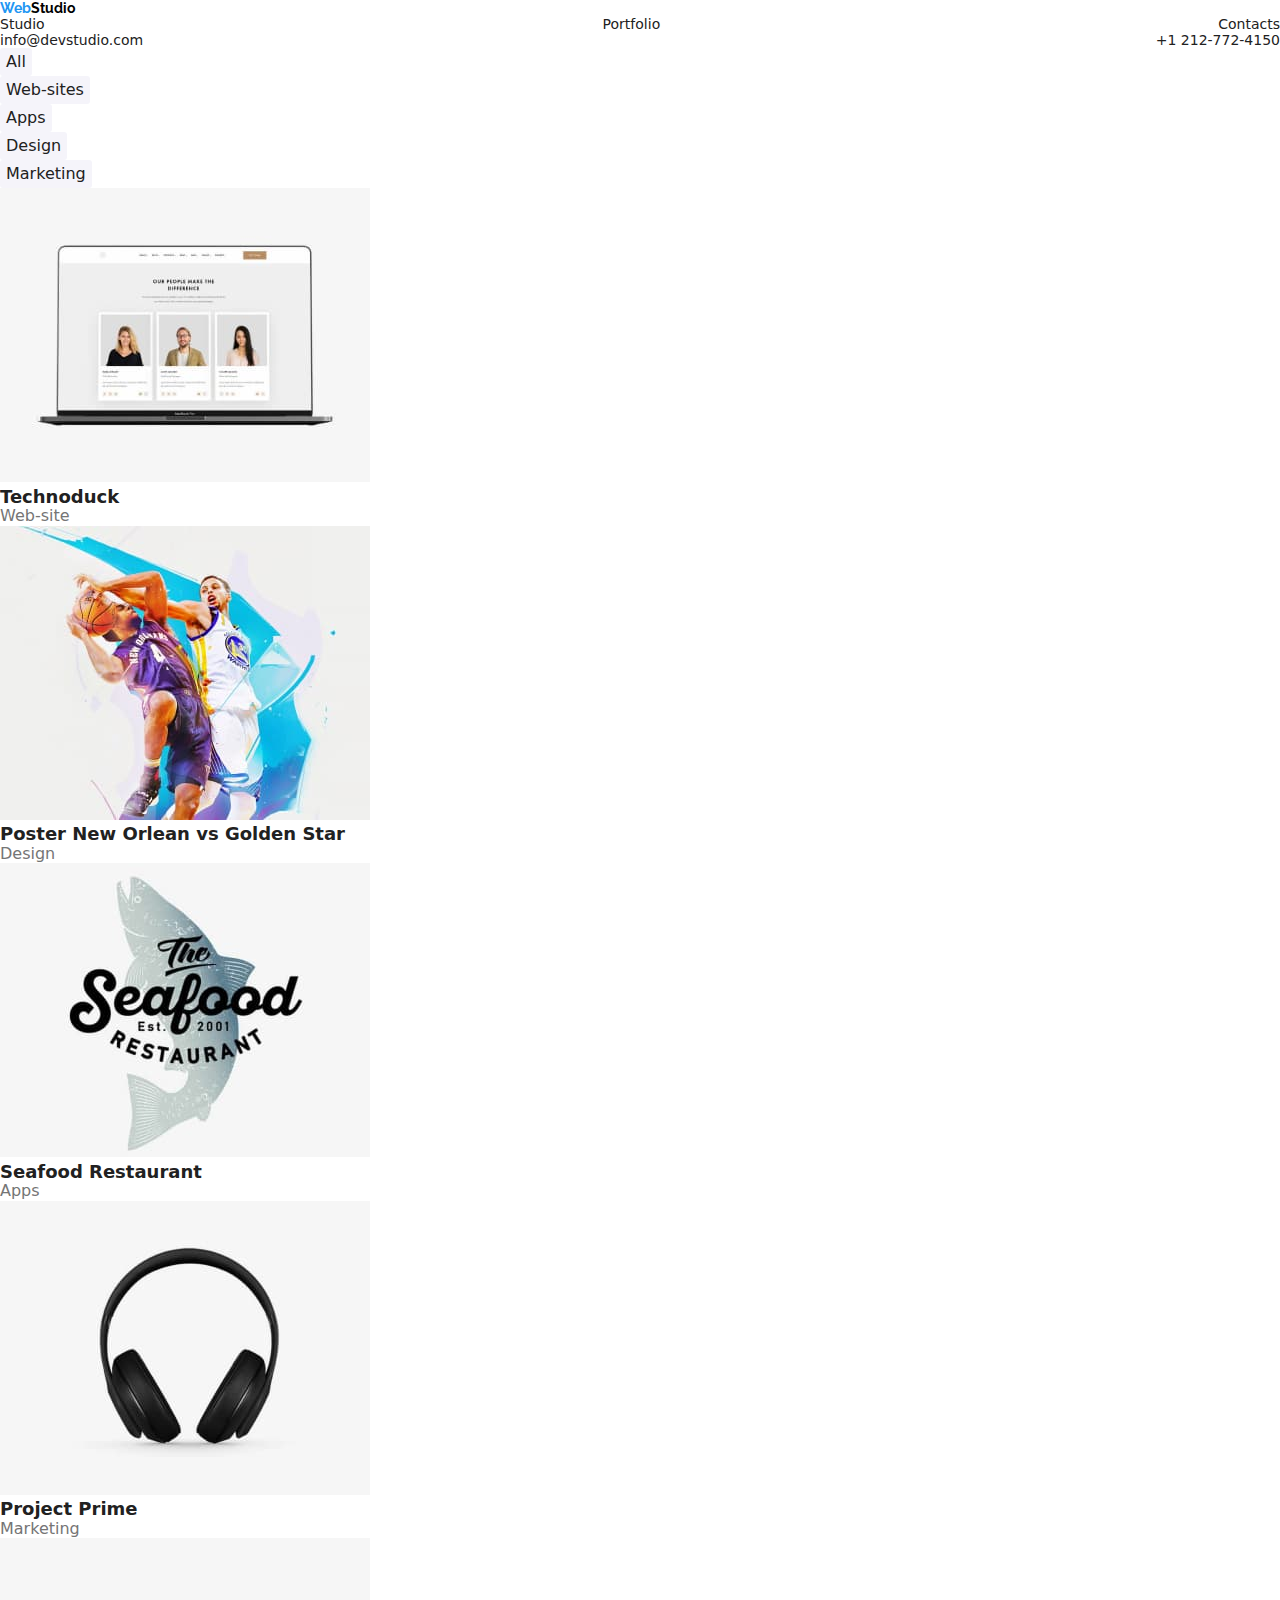
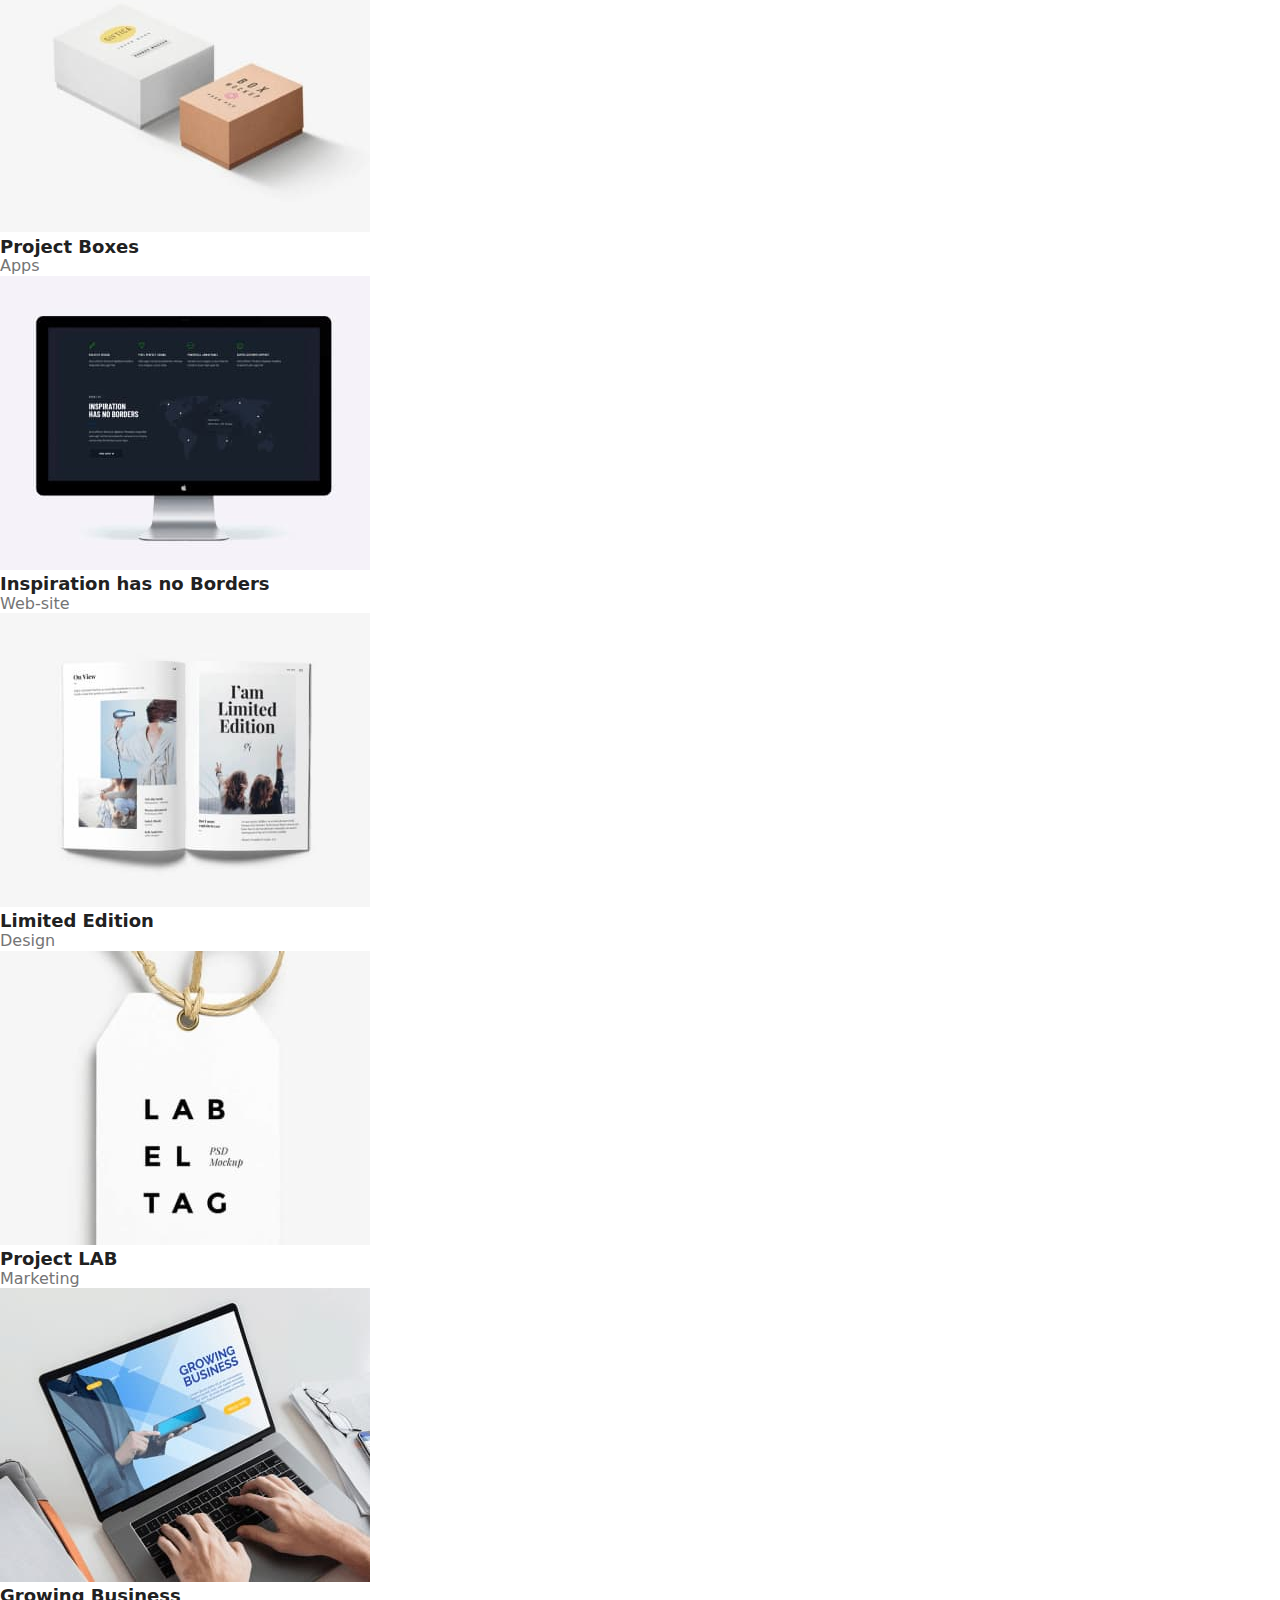
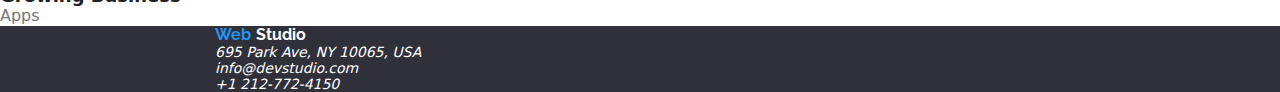
==== portfolio.html @ 45a1cdd5 "Initial commit" ====
<!DOCTYPE html>
<html lang="en">

<head>
    <meta charset="UTF-8">
    <meta http-equiv="x-ua-compatible" content="IE=edge">
    <meta name="veiwport" content="width=divice-width, inicial scale=1.0">
    
    <title>WebStudio</title>
    <link rel="preconnect" href="https://fonts.googleapis.com"/>
    <link rel="preconnect" href="https://fonts.gstatic.com" crossorigin/>
    <link href="https://fonts.googleapis.com/css2?family=Raleway:wght@700&family=Roboto:wght@400;500;700;900&display=swap" rel="stylesheet"/>
    <link rel="stylesheet" href="./css/style.css" />
    <link rel="stylesheet" href="https://cdnjs.cloudflare.com/ajax/libs/modern-normalize/1.0.0/modern-normalize.min.css" />
   
</head>

<body>
    <header class="global-header">
        <a class="link-class" href="./webstudio.html" >
        <span class="text-blue">Web</span><span class="text-white">Studio</span></a>

         <nav class="main-navigation">
            <ul class="list-class">
                <li><a href="./index.html" class="nav-link">Studio</a></li>
                <li><a href="./portfolio.html" class="nav-link current">Portfolio</a></li>
                <li><a href="./contacts.html" class="nav-link">Contacts</a></li>
            </ul>
        
        <ul class="contact">
         <li><a class="mail-class" href="mailto:info@devstudio.com">
            info@devstudio.com</a></li>
        <li><a class="tel-class" href="tel:+12127724150">
            +1 212-772-4150</a></li>
        </ul>
        </nav>
    </header>
     <main>
        <!--button section-->
<section class="button-section">
     <ul class="button-class">
        <li>
        <button class="button" type="button">All</button>
      </li>
      <li>
        <button class="button" type="button">Web-sites</button>
      </li>
    <li>
        <button class="button" type="button">Apps</button>
    </li>
    <li>
        <button class="button" type="button">Design</button>
    </li>
    <li>
        <button class="button" type="button">Marketing</button>
    </li>
    
     </ul>
</section>
<!--images section-->
<section class="image-section">
    <ul class="image-class">
        <li>
            <img src="./images/img1.jpg" alt="Technoduck" width="370" height="294" />
        
            <h3 class="image-text">Technoduck</h3>
            <p class="description-text">Web-site</p>
        </li>
        <li>
            <img src="./images/img2.jpg" alt="Poster New Orlean" width="370" height="294" />
        
            <h3 class="image-text">Poster New Orlean vs Golden Star</h3>
            <p class="description-text">Design</p>
        </li>
        <li>
            <img src="./images/img3.jpg" alt="Seafood restaurant" width="370" height="294" />
        
            <h3 class="image-text">Seafood Restaurant</h3>
            <p class="description-text">Apps</p>
        </li>
        <li>
            <img src="./images/img4.jpg" alt="Project prime" width="370" height="294" />
        
            <h3 class="image-text">Project Prime</h3>
            <p class="description-text">Marketing</p>
        </li>
        <li>
            <img src="./images/img5.jpg" alt="Project boxes" width="370" height="294" />
        
            <h3 class="image-text">Project Boxes</h3>
            <p class="description-text">Apps</p>
        </li>
        <li>
            <img src="./images/img6.jpg" alt="Inspiration has no borders" width="370" height="294" />
        
            <h3 class="image-text">Inspiration has no Borders</h3>
            <p class="description-text">Web-site</p>
        </li>
        <li>
            <img src="./images/img7.jpg" alt="Limited edition" width="370" height="294" />
        
            <h3 class="image-text">Limited Edition</h3>
            <p class="description-text">Design</p>
        </li>
        <li>
            <img src="./images/img8.jpg" alt="Project lab" width="370" height="294" />
        
            <h3 class="image-text">Project LAB</h3>
            <p class="description-text">Marketing</p>
        </li>
        <li>
            <img src="./images/img9.jpg" alt="Growing business" width="370" height="294" />
        
            <h3 class="image-text">Growing Business</h3>
            <p class="description-text">Apps</p>
        </li>
    </ul>
</section>
    </main>
    <footer class="global-footer">
        <section class="footer-section">
            <span class="blue-text">Web</span>
            <span class="white-text">Studio</span>
            <address class="footer-address">
                695 Park Ave, NY 10065, USA<br>
                <p class="mail-text">
                    info@devstudio.com</p>
                <p class="tel-text">+1 212-772-4150</p>
    
            </address>
    
        </section>
    </footer>
 </body>
</html>
---- css/style.css ----
:root{
    --link-color: #212121;
        --heading-font-family: system-ui, -apple-system, BlinkMacSystemFont, 'Segoe UI', Roboto, Oxygen, Ubuntu, Cantarell, 'Open Sans', 'Helvetica Neue', sans-serif;;
    --link-hover-color: #2196f3; 
    }
/*-- syles canceling--*/
h1,
h2,
h3, 
h4,
h5,
p {
    margin: 0;
}

ul {
    list-style: none;
    padding:  0;
    margin: 0;
}
a {
    text-decoration: none;
}
/**--Header container--*/

.header-container {
    display: flex;
    flex-direction: row;
    width: 1600px;
    height: 80px;
    align-items: center;
    padding-left: 13.4375%;
    padding-right: 13.4375%;
}  
.webstudio-container {
      display: flex;
      width: 100%;
    flex-direction: row;
    justify-content: space-between;
}

       
.link-class {
    display: flex;
    align-items: center;
    margin: auto;
    width: 100%;
}

.navigation-container ul{
    display: flex;
    width: 500px;
    justify-content: space-between;
    flex-direction: row;
    align-content: center;
}
.main-navigation ul {
    display: flex;
      justify-content: space-between;
    align-content: center;
}

.contact-container ul {
    display: flex;
    justify-content: space-evenly;
    width: 400px;
    align-content: center;

}



.link-class {
    font-family: 'Raleway',sans-serif;
    font-weight: 600;
    font-size: 26 px;
    text-decoration: none;
}
    .text-blue {
            color: var(--link-hover-color);
        }
    
        .text-white {
            color: #000000;
        }
    
.global-header {
    background-color: #ececec;
    font-family: var(--heading-font-family);
    font-size: 14px;
    font-weight: 500;
 }
 
/*--Link section first page--*/


 .list-class {
    list-style-type: none;
    color: #212121;
    
}
.true {
     color: var(--link-hover-color);
}
 a:link,
 a:visited {
    color: rgba(33, 33, 33, 1);
    text-decoration: none;
}
 a:hover {
    color: var(--link-hover-color);
}
 a:focus {
    color: var(--link-hover-color);
}

 .list-class { 
    cursor:poiter;
}

/*--Contact first page--*/
 .contact {
    list-style-type: none;
    }

.contact a:link,
.contact a:visited{
    color:#212121;
    text-decoration: none;
}
 .contact a:hover {
    color: var(--link-hover-color);
    
}
.contact a:focus {
    color:var(--link-hover-color);
}
 .contact a:active {
    color: var(--link-hover-color);
}

/*--first section first page--*/

.first-section{
    background: #2F303A;
    text-align: center;
    
}
.first-section-container {
    margin: 0%;
    padding: 200px 452px 280px 452px;
    width: 1600px;
    height: 600px;
}
.head-text{
    width: 646px;
    margin-top: 0;
    margin-bottom: 30px;
}
.first-section .head-text {
    font-weight: 900;
    font-size: 44px;
    line-height: 60px;
    letter-spacing: 6%;
    color: #ffff;
    text-align: center;
    font-family: var(--heading-font-family);
}
.button1{
    width: 200px;
    padding: 10px 19px 10px 21px;
    height: 50 px;
}
 .button1 {
    background-color: var(--link-hover-color);
        border: none;
        color: white;
        text-align: center;
        text-decoration: none;
        display: inline-block;
        font-size: 16px;
        font-weight: 700;
        letter-spacing: 6%;
        size: 16px;
        line-height: 30px;
        border-radius: 3px;
        font-family: var(--heading-font-family);
        
}
 .button1:hover{
       background-color: #188CE8;
}
/*--second section first page--*/


.second-section-container{
    display:flex;
    flex-shrink: 0;
}
.text-list {
    width:1170px;
    height: 101px;
    margin-top: 94px;
    margin-right: 215px;
    margin-left: 215px;
}

.second-section {
    background: #fff;
    list-style-type: none;
}

.htwo-text {
    width: 270px;
    height: 16px;
}

.htwo-text {
    font-weight: 700;
    font-size: 14px;
    letter-spacing: 3%;
    color: #212121;
    font-family: var(--heading-font-family);
    margin-left: 15px;
    margin-right: 15px;
    
    
}
 .text-list {
    list-style-type: none;
    display: flex;
}

.ptwo-text{
    width: 270px;
    height: 75px;
    margin-top: 6px;
    margin-left: 15px;
    margin-right: 15px;
}
.ptwo-text {
    font-weight: 400;
    font-size: 14px;
    letter-spacing: 3%;
    color: #757575;
    font-family: var(--heading-font-family);
}

/*--tirth section first page--*/

.section-three-continer {
    display: flex;
    flex-direction: column;
    }
.hthree-text {
    display: flex;
    justify-content: center;
    margin-top: 94px;
    margin-left: 486px;
    margin-right: 486px;
   
}
.section-three {
    background-color: #fff;
}
.image-whatwedo {
    list-style-type: none;
    display:flex;
    justify-content: center;
    margin-top: 50px;
}
.image-whatwedo li {  
    margin-left: 15px;
    margin-right: 15px;
    margin-bottom: 94px;
}

 .hthree-text {
    font-weight: 700;
    font-size: 36px;
    text-align: center;
    letter-spacing: 3%;
    color: #212121;
    font-family: var(--heading-font-family);
       
}
/*--section four first page--*/

.fourth-section-continer{
    display: flex;
    width:100%;
    flex-direction: column;
}
.hfour-text {
    display: flex;
    justify-content: center;
    margin-top: 94px;
    margin-left: 502px;
    margin-right: 502px;
}
.fourth-section-continer ul{
    display: flex;
    margin-top: 50px ;
    justify-items: center;
    margin-left: 15px;
    margin-right: 15px;
    margin-bottom: 96px;
}
.walker-container{
    display:block;
    border-style: solid;
    border-color: #f5f4fA;
    border-radius: 0px 0px 4px 4px;
}
.kylie-container{
    display:block;
    border-style: solid;
    border-color: #f5f4fA;
    border-radius: 0px 0px 4px 4px;
}
.ryan-continer{
    display:block;
    border-style: solid;
    border-color: #f5f4fA;
    border-radius: 0px 0px 4px 4px;
}
.tyler-container{
    display: block;
    border-style: solid;
    border-color: #f5f4fA;
    border-radius: 0px 0px 4px 4px;
}
.hfive-text{
    margin-top: 30px;
    margin-bottom: 5px;
}
.pfour-text {
    margin-top: 5px;
    margin-bottom: 30px;
}
.image-ourteam {
    list-style-type: none;
    display: flex;
    justify-content: center;
}
.section-four {
    font-size: 16px;
    text-align: center;
    letter-spacing: 3%;
    font-family: var(--heading-font-family);
}

 .hfour-text {
    font-weight: 700;
    color: #212121;
    font-size: 36px;
}

 .hfive-text {
    font-weight: 500;
    color: #212121;
}

 .pfour-text {
    font-weight: 400;
    color: #757575;
    font-size: 16px;
}
/*--footer first page--*/

.footer-container {
    display: flex;
    width: 1600px;
    height: 251px;
}
.footer-section{
    display: bloc;
    margin-left: 215px;
}
.web-studio2 {
    display: block;
    margin-top: 60px;
    margin-bottom: 28px;
}
 
.global-footer {
    background: #2F303A;
    text-align: left;
    
}
 .text-whites {
color: white;
}
 .footer-address {
    font-size: 14px;
    font-weight: 400;
    letter-spacing: 3%;
    color: #fff;
    font-family: var(--heading-font-family);
}


.blue-text {
    color: var(--link-hover-color);
    font-family: 'Raleway';
    font-weight: 700;
    font-size: 26 px;
}
.white-text {
    color: white;
    font-family: 'Raleway';
    font-weight: 700;
    font-size: 26 px;
}
.mail-class {
    color: #fff
}

.tel-text {
    color: #fff
}

/*--second-page--*/

.link-class {
    font-family: 'Raleway';
    font-weight: 700;
    font-size: 26 px;
    text-decoration: none;
}

.text-blue {
    color: var(--link-hover-color);
}

.text-white {
    color: #000000;
}

.global-header {
    background-color: #fff;
    font-size: 14px;
    font-weight: 500;
    display: inline;
    font-family: var(--heading-font-family);
    text-decoration: none;
}
/*--navigation second page--*/


.current {
    color: var(--link-hover-color);
}

 .main-navigation a:link,
 .main-navigation a:visited {
    color: rgba(33, 33, 33, 1);
    text-decoration: none;
}

.main-navigation a:hover {
    color: var(--link-hover-color);
}

 .main-navigation a:focus {
    color: var(--link-hover-color);
}
 .main-navigation a:active {
    color: var(--link-hover-color);
}

 .main-navigation {
    cursor: poiter;
}

/*--contact second page--*/

 .mail-class a:link,
 .mail-class a:visited {
    color: #212121;
    text-decoration: none;
}

 .mail-class a:hover {
    color: var(--link-hover-color);
}

 .mail-class {
    cursor: pointer;
}
 .mail-class a:focus {
    color: var(--link-hover-color);
}
 .mail-class a:active {
    color: var(--link-hover-color);
}

 .tel-text a:link,
 .tel-text a:visited {
    color: #212121;
}

 .tel-text a:hover {
    color: var(--link-hover-color);
    text-decoration: none;
}
 .tel-text a:focus {
    color: var(--link-hover-color);
} 
 .tel-text a:active {
    color: var(--link-hover-color); 
}
 .tel-text {
    cursor: poiter;
}

/*--buttun section second page--*/
.button-class {
    list-style-type: none;
}
 .button {
    background-color: #F5F4FA;
        border: none;
        color: #212121;
        text-align: center;
        text-decoration: none;
        display:inline;
        font-size: 16px;
        font-weight: 500;
        letter-spacing: 3%;
        size: 16px;
        line-height: 26px;
        border-radius: 3px;
        cursor: pointer;
        list-style-type: none;
        font-family: var(--heading-font-family);
        }
 .button:hover {
    background-color: var(--link-hover-color);
    
    color: white;
}
.button:focus {
   background-color: var(--link-hover-color);
   color: white;
}
 


/*--image section second page--*/
.image-class {
    list-style-type: none;
}
 .image-text {
    font-weight: 700;
    font-size: 18px;
    letter-spacing: 6%;
    color:#212121;
    font-family: var(--heading-font-family);

}

 .description-text {
    font-weight: 400;
    font-size: 16px;
    letter-spacing: 3%;
    color:#757575;
    font-family: var(--heading-font-family);
}

/*--footer second page--*/

.global-footer {
    background: #2F303A;
    text-align: left;


}

 .text-whites {
    color: white;
}

 .footer-address {
    font-size: 14px;
    font-weight: 400;
    letter-spacing: 3%;
    color: #fff;
    font-family: var(--heading-font-family);
}

 .blue-text {
    color: var(--link-hover-color);
    font-family: 'Raleway';
    font-weight: 700;
    font-size: 26 px;
}

 .white-text {
    color: white;
    font-family: 'Raleway';
    font-weight: 700;
    font-size: 26 px;
}

 .mail-class {
    color: #fff
}

 .tel-text {
    color: #fff
}
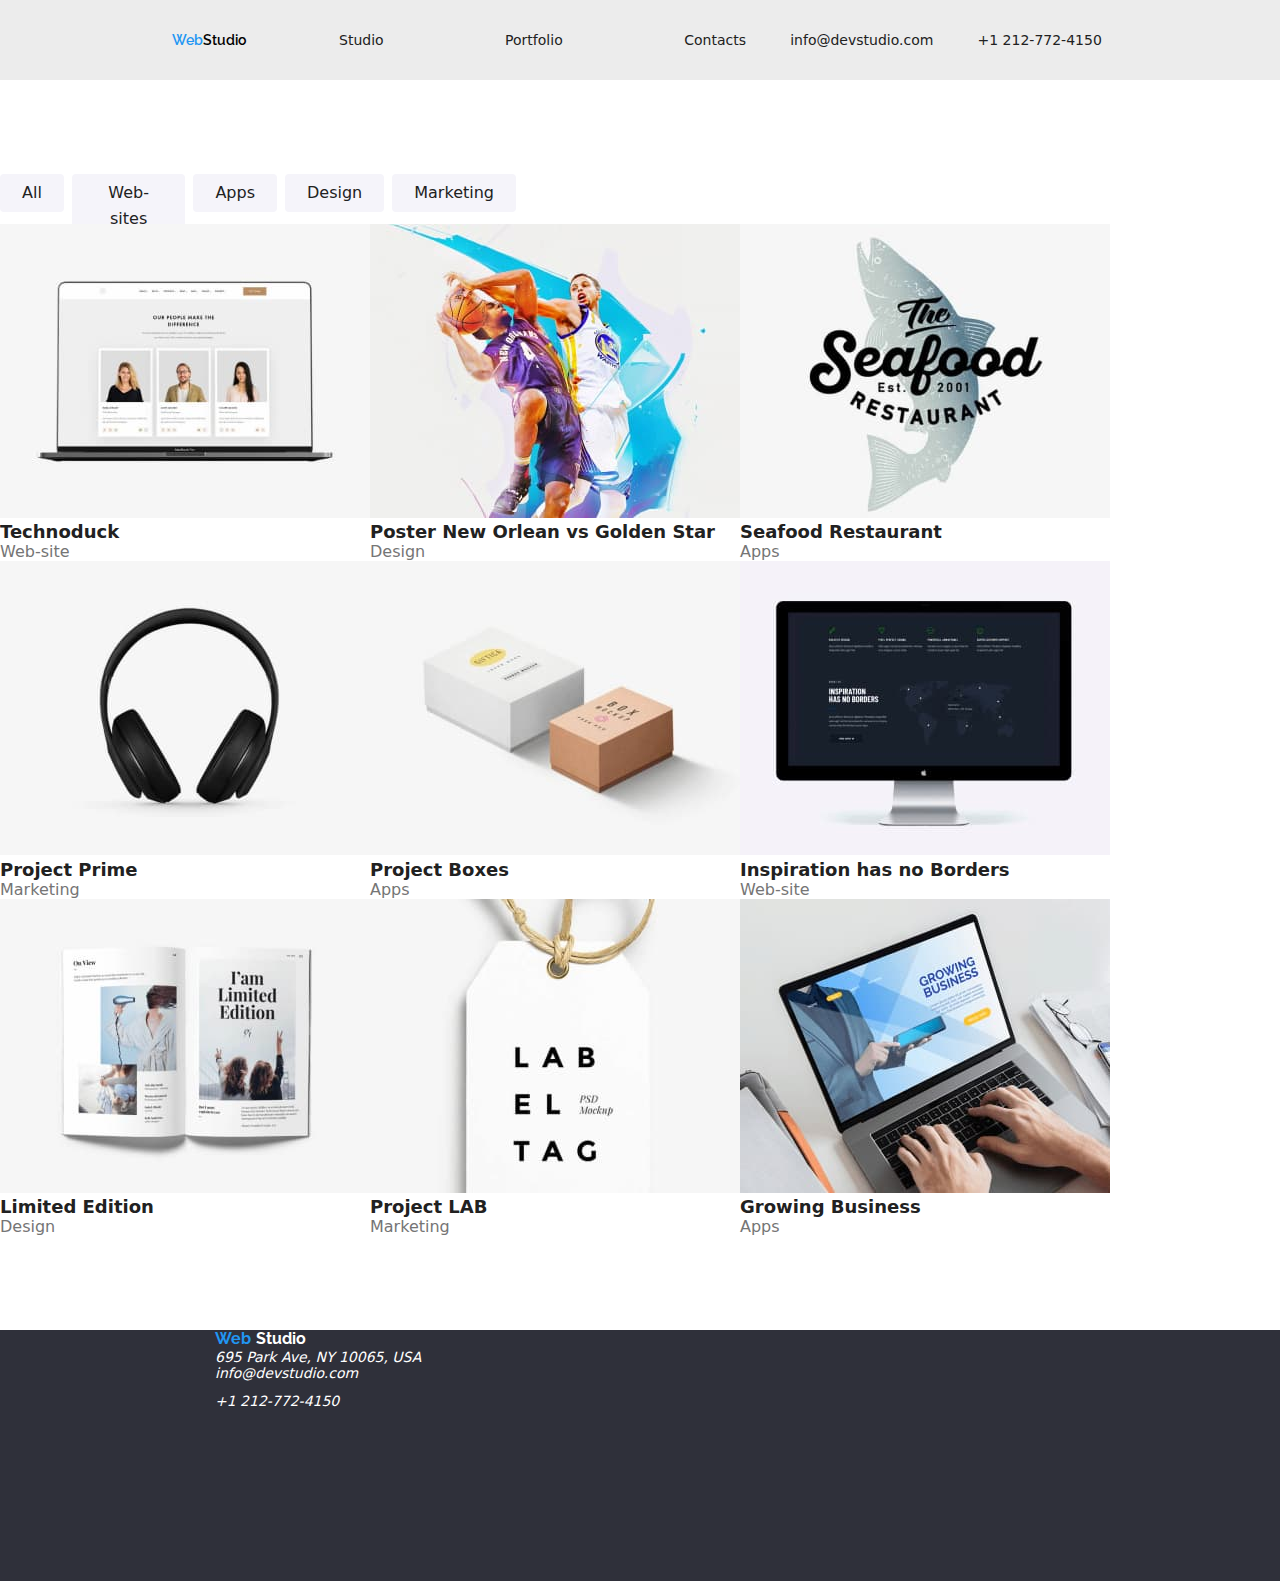
==== commit 51884dea: "add containers" ====
--- a/portfolio.html
+++ b/portfolio.html
@@ -10,56 +10,67 @@
     <link rel="preconnect" href="https://fonts.googleapis.com"/>
     <link rel="preconnect" href="https://fonts.gstatic.com" crossorigin/>
     <link href="https://fonts.googleapis.com/css2?family=Raleway:wght@700&family=Roboto:wght@400;500;700;900&display=swap" rel="stylesheet"/>
+    
+    <link rel="stylesheet" href="https://cdnjs.cloudflare.com/ajax/libs/modern-normalize/1.0.0/modern-normalize.min.css" />
     <link rel="stylesheet" href="./css/style.css" />
-    <link rel="stylesheet" href="https://cdnjs.cloudflare.com/ajax/libs/modern-normalize/1.0.0/modern-normalize.min.css" />
-   
 </head>
 
 <body>
-    <header class="global-header">
-        <a class="link-class" href="./webstudio.html" >
-        <span class="text-blue">Web</span><span class="text-white">Studio</span></a>
-
-         <nav class="main-navigation">
+ <div class="global-container">
+        <header class="global-header">
+        <div class="header-container">
+                <div class="webstudio-container">
+                   <a class="link-class" href="./webstudio.html" >
+                   <span class="text-blue">Web</span>
+                   <span class="text-white">Studio</span></a>
+                </div>
+          <div class="navigation-container">
+            <nav class="main-navigation">
             <ul class="list-class">
                 <li><a href="./index.html" class="nav-link">Studio</a></li>
                 <li><a href="./portfolio.html" class="nav-link current">Portfolio</a></li>
                 <li><a href="./contacts.html" class="nav-link">Contacts</a></li>
             </ul>
-        
-        <ul class="contact">
-         <li><a class="mail-class" href="mailto:info@devstudio.com">
-            info@devstudio.com</a></li>
-        <li><a class="tel-class" href="tel:+12127724150">
-            +1 212-772-4150</a></li>
-        </ul>
+        </div>
+
+            <div class="contact-container">
+              <ul class="contact">
+              <li><a class="mail-class" href="mailto:info@devstudio.com">
+                 info@devstudio.com</a></li>
+              <li><a class="tel-class" href="tel:+12127724150">
+                 +1 212-772-4150</a></li>
+            </ul>
+            </div>
         </nav>
+     </div>
     </header>
-     <main>
+
+
+<main class="main-container">
         <!--button section-->
-<section class="button-section">
-     <ul class="button-class">
+       <section class="button-section">
+        <ul class="button-class">
         <li>
-        <button class="button" type="button">All</button>
+        <button class="button one" type="button">All</button>
       </li>
       <li>
-        <button class="button" type="button">Web-sites</button>
+        <button class="button two" type="button">Web-sites</button>
       </li>
-    <li>
-        <button class="button" type="button">Apps</button>
-    </li>
-    <li>
-        <button class="button" type="button">Design</button>
-    </li>
-    <li>
-        <button class="button" type="button">Marketing</button>
-    </li>
+        <li>
+        <button class="button three" type="button">Apps</button>
+      </li>
+       <li>
+        <button class="button four" type="button">Design</button>
+       </li>
+       <li>
+        <button class="button five" type="button">Marketing</button>
+        </li>
     
-     </ul>
-</section>
+        </ul>
+            </section>
 <!--images section-->
-<section class="image-section">
-    <ul class="image-class">
+     <section class="image-section">
+       <ul class="image-class">
         <li>
             <img src="./images/img1.jpg" alt="Technoduck" width="370" height="294" />
         
@@ -114,8 +125,8 @@
             <h3 class="image-text">Growing Business</h3>
             <p class="description-text">Apps</p>
         </li>
-    </ul>
-</section>
+             </ul>
+        </section>
     </main>
     <footer class="global-footer">
         <section class="footer-section">
@@ -131,6 +142,7 @@
     
         </section>
     </footer>
+  </div>
  </body>
 </html>
 
--- a/css/style.css
+++ b/css/style.css
@@ -22,20 +22,25 @@
 a {
     text-decoration: none;
 }
+
+.global-continer{
+    display: inline-block;
+        width: 1200 px;
+}
 /**--Header container--*/
 
 .header-container {
     display: flex;
     flex-direction: row;
-    width: 1600px;
+    width: 100%;
     height: 80px;
     align-items: center;
     padding-left: 13.4375%;
     padding-right: 13.4375%;
 }  
 .webstudio-container {
-      display: flex;
-      width: 100%;
+    display: flex;
+    width: 100%;
     flex-direction: row;
     justify-content: space-between;
 }
@@ -43,17 +48,17 @@
        
 .link-class {
     display: flex;
-    align-items: center;
-    margin: auto;
-    width: 100%;
+    width: 100%;
+    
 }
 
 .navigation-container ul{
     display: flex;
     width: 500px;
-    justify-content: space-between;
+    justify-content: space-arround;
     flex-direction: row;
     align-content: center;
+    padding-left: 93px;
 }
 .main-navigation ul {
     display: flex;
@@ -91,18 +96,20 @@
     font-size: 14px;
     font-weight: 500;
  }
- 
+ .current {
+    color: var(--link-hover-color);
+ }
+
+
+
 /*--Link section first page--*/
 
-
  .list-class {
     list-style-type: none;
     color: #212121;
     
 }
-.true {
-     color: var(--link-hover-color);
-}
+
  a:link,
  a:visited {
     color: rgba(33, 33, 33, 1);
@@ -150,13 +157,13 @@
 .first-section-container {
     margin: 0%;
     padding: 200px 452px 280px 452px;
-    width: 1600px;
+    width: 100%;
     height: 600px;
 }
 .head-text{
     width: 646px;
     margin-top: 0;
-    margin-bottom: 30px;
+    padding-bottom: 30px;
 }
 .first-section .head-text {
     font-weight: 900;
@@ -196,14 +203,14 @@
 
 .second-section-container{
     display:flex;
-    flex-shrink: 0;
+    width: 100%;
 }
 .text-list {
     width:1170px;
     height: 101px;
-    margin-top: 94px;
-    margin-right: 215px;
-    margin-left: 215px;
+    padding-top: 94px;
+    padding-right: 215px;
+    padding-left: 215px;
 }
 
 .second-section {
@@ -222,8 +229,8 @@
     letter-spacing: 3%;
     color: #212121;
     font-family: var(--heading-font-family);
-    margin-left: 15px;
-    margin-right: 15px;
+    padding-left: 15px;
+    padding-right: 15px;
     
     
 }
@@ -235,9 +242,9 @@
 .ptwo-text{
     width: 270px;
     height: 75px;
-    margin-top: 6px;
-    margin-left: 15px;
-    margin-right: 15px;
+    padding-top: 6px;
+    padding-left: 15px;
+    padding-right: 15px;
 }
 .ptwo-text {
     font-weight: 400;
@@ -252,13 +259,14 @@
 .section-three-continer {
     display: flex;
     flex-direction: column;
+    width:100%;
     }
 .hthree-text {
     display: flex;
     justify-content: center;
-    margin-top: 94px;
-    margin-left: 486px;
-    margin-right: 486px;
+    padding-top: 94px;
+    padding-left: 486px;
+    padding-right: 486px;
    
 }
 .section-three {
@@ -268,12 +276,14 @@
     list-style-type: none;
     display:flex;
     justify-content: center;
-    margin-top: 50px;
+    padding-top: 50px;
+    max-width: 100%;
+    height:auto;
 }
 .image-whatwedo li {  
-    margin-left: 15px;
-    margin-right: 15px;
-    margin-bottom: 94px;
+    padding-left: 15px;
+    padding-right: 15px;
+    padding-bottom: 94px;
 }
 
  .hthree-text {
@@ -291,53 +301,62 @@
     display: flex;
     width:100%;
     flex-direction: column;
+    background-color: #f5f4fA;
 }
 .hfour-text {
     display: flex;
     justify-content: center;
-    margin-top: 94px;
-    margin-left: 502px;
-    margin-right: 502px;
+    padding-top: 94px;
+    padding-left: 502px;
+    padding-right: 502px;
 }
 .fourth-section-continer ul{
     display: flex;
-    margin-top: 50px ;
+    padding-top: 50px ;
     justify-items: center;
-    margin-left: 15px;
-    margin-right: 15px;
-    margin-bottom: 96px;
+    padding-left: 15px;
+    padding-right: 15px;
+    padding-bottom: 96px;
 }
 .walker-container{
     display:block;
     border-style: solid;
     border-color: #f5f4fA;
     border-radius: 0px 0px 4px 4px;
+    max-width: 100%;
+    height: auto;
 }
 .kylie-container{
     display:block;
     border-style: solid;
     border-color: #f5f4fA;
     border-radius: 0px 0px 4px 4px;
+    max-width: 100%;
+    height: auto;
 }
 .ryan-continer{
     display:block;
     border-style: solid;
     border-color: #f5f4fA;
     border-radius: 0px 0px 4px 4px;
+    max-width: 100%;
+    height: auto;
 }
 .tyler-container{
     display: block;
     border-style: solid;
     border-color: #f5f4fA;
     border-radius: 0px 0px 4px 4px;
+    max-width: 100%;
+    height: auto;
 }
 .hfive-text{
-    margin-top: 30px;
-    margin-bottom: 5px;
+    padding-top: 30px;
+    padding-bottom: 5px;
 }
 .pfour-text {
-    margin-top: 5px;
-    margin-bottom: 30px;
+    padding-top: 5px;
+    padding-bottom: 30px;
 }
 .image-ourteam {
     list-style-type: none;
@@ -371,17 +390,19 @@
 
 .footer-container {
     display: flex;
+    width: 100%;
+    
+}
+.footer-section{
+    display: bloc;
+    padding-left: 215px;
     width: 1600px;
     height: 251px;
 }
-.footer-section{
-    display: bloc;
-    margin-left: 215px;
-}
 .web-studio2 {
     display: block;
-    margin-top: 60px;
-    margin-bottom: 28px;
+    padding-top: 60px;
+    padding-bottom: 28px;
 }
  
 .global-footer {
@@ -392,14 +413,7 @@
  .text-whites {
 color: white;
 }
- .footer-address {
-    font-size: 14px;
-    font-weight: 400;
-    letter-spacing: 3%;
-    color: #fff;
-    font-family: var(--heading-font-family);
-}
-
+ 
 
 .blue-text {
     color: var(--link-hover-color);
@@ -413,19 +427,104 @@
     font-weight: 700;
     font-size: 26 px;
 }
+
+.footer-address {
+    font-size: 14px;
+    font-weight: 400;
+    letter-spacing: 3%;
+    color: #fff;
+    font-family: var(--heading-font-family);
+    }
+
+.foot-address{
+    padding-bottom: 12px;
+  }  
 .mail-class {
-    color: #fff
+    color: #fff;
 }
 
 .tel-text {
-    color: #fff
-}
+    color: #fff;
+    padding-top: 12px;
+}
+
+
 
 /*--second-page--*/
+h1,
+h2,
+h3,
+h4,
+h5,
+p {
+    margin: 0;
+}
+
+ul {
+    list-style: none;
+    padding: 0;
+    margin: 0;
+}
+
+a {
+    text-decoration: none;
+}
+.global-continer{
+    display: inline-block;
+    width: 1200 px;
+}
+.header-container {
+    display: flex;
+    flex-direction: row;
+    width: 100%;
+    height: 80px;
+    align-items: center;
+    padding-left: 13.4375%;
+    padding-right: 13.4375%;
+}
+
+.webstudio-container {
+    display: flex;
+    width: 100%;
+    flex-direction: row;
+    justify-content: space-between;
+}
+
 
 .link-class {
-    font-family: 'Raleway';
-    font-weight: 700;
+    display: flex;
+    width: 100%;
+
+}
+
+.navigation-container ul{
+    display: flex;
+    width: 500px;
+    justify-content: space-arround;
+    flex-direction: row;
+    align-content: center;
+    padding-left: 93px;
+}
+
+.main-navigation ul {
+    display: flex;
+    justify-content: space-between;
+    align-content: center;
+}
+
+.contact-container ul {
+    display: flex;
+    justify-content: space-evenly;
+    width: 400px;
+    align-content: center;
+
+}
+
+
+
+.link-class {
+    font-family: 'Raleway', sans-serif;
+    font-weight: 600;
     font-size: 26 px;
     text-decoration: none;
 }
@@ -439,87 +538,101 @@
 }
 
 .global-header {
-    background-color: #fff;
+    background-color: #ececec;
+    font-family: var(--heading-font-family);
     font-size: 14px;
     font-weight: 500;
-    display: inline;
-    font-family: var(--heading-font-family);
-    text-decoration: none;
-}
-/*--navigation second page--*/
-
+}
 
 .current {
     color: var(--link-hover-color);
 }
 
- .main-navigation a:link,
- .main-navigation a:visited {
+
+
+/*--Link section second page--*/
+
+.list-class {
+    list-style-type: none;
+    color: #212121;
+
+}
+
+
+a:link,
+a:visited {
     color: rgba(33, 33, 33, 1);
     text-decoration: none;
 }
 
-.main-navigation a:hover {
-    color: var(--link-hover-color);
-}
-
- .main-navigation a:focus {
-    color: var(--link-hover-color);
-}
- .main-navigation a:active {
-    color: var(--link-hover-color);
-}
-
- .main-navigation {
+a:hover {
+    color: var(--link-hover-color);
+}
+
+a:focus {
+    color: var(--link-hover-color);
+}
+
+.list-class {
     cursor: poiter;
 }
 
-/*--contact second page--*/
-
- .mail-class a:link,
- .mail-class a:visited {
+/*--Contact second page--*/
+.contact {
+    list-style-type: none;
+}
+
+.contact a:link,
+.contact a:visited {
     color: #212121;
     text-decoration: none;
 }
 
- .mail-class a:hover {
-    color: var(--link-hover-color);
-}
-
- .mail-class {
-    cursor: pointer;
-}
- .mail-class a:focus {
-    color: var(--link-hover-color);
-}
- .mail-class a:active {
-    color: var(--link-hover-color);
-}
-
- .tel-text a:link,
- .tel-text a:visited {
-    color: #212121;
-}
-
- .tel-text a:hover {
-    color: var(--link-hover-color);
-    text-decoration: none;
-}
- .tel-text a:focus {
-    color: var(--link-hover-color);
-} 
- .tel-text a:active {
-    color: var(--link-hover-color); 
-}
- .tel-text {
-    cursor: poiter;
-}
+.contact a:hover {
+    color: var(--link-hover-color);
+
+}
+
+.contact a:focus {
+    color: var(--link-hover-color);
+}
+
+.contact a:active {
+    color: var(--link-hover-color);
+}
+
+
+
 
 /*--buttun section second page--*/
-.button-class {
-    list-style-type: none;
+.main-container {
+    display: grid;
+    width: 100%;
+    justify-content: center;
+    margin-top: 94px;
+    margin-bottom: 94px;
+    align-items: center; 
+    align-content: center;
+      
+    }
+
+.button-section ul {
+    list-style-type: none;
+    display: flex;
+    grid-template-columns: 64px 120px 83px 96px 121px;
+    grid-column-gap: 8px;
+    width: 516px;
+    height: 38px;
+    align-content: center;
+    justify-content: center;
+    flex-basis: calc((100%-40px)/5);
+    flex-wrap: nowrap;
+    padding-bottom: 50px;
+      
+
 }
  .button {
+    
     background-color: #F5F4FA;
         border: none;
         color: #212121;
@@ -531,11 +644,15 @@
         letter-spacing: 3%;
         size: 16px;
         line-height: 26px;
-        border-radius: 3px;
+        border-radius: 4px;
         cursor: pointer;
         list-style-type: none;
         font-family: var(--heading-font-family);
-        }
+        padding-top: 6px;
+        padding-left: 22px;
+        padding-right: 22px;
+        padding-bottom: 6px;
+ }
  .button:hover {
     background-color: var(--link-hover-color);
     
@@ -545,13 +662,19 @@
    background-color: var(--link-hover-color);
    color: white;
 }
- 
+
 
 
 /*--image section second page--*/
-.image-class {
-    list-style-type: none;
-}
+.image-class{
+    list-style-type: none;
+    display:flex;
+    flex-wrap: wrap;
+    align-items: center;
+    width: 100%;
+    
+}
+
  .image-text {
     font-weight: 700;
     font-size: 18px;
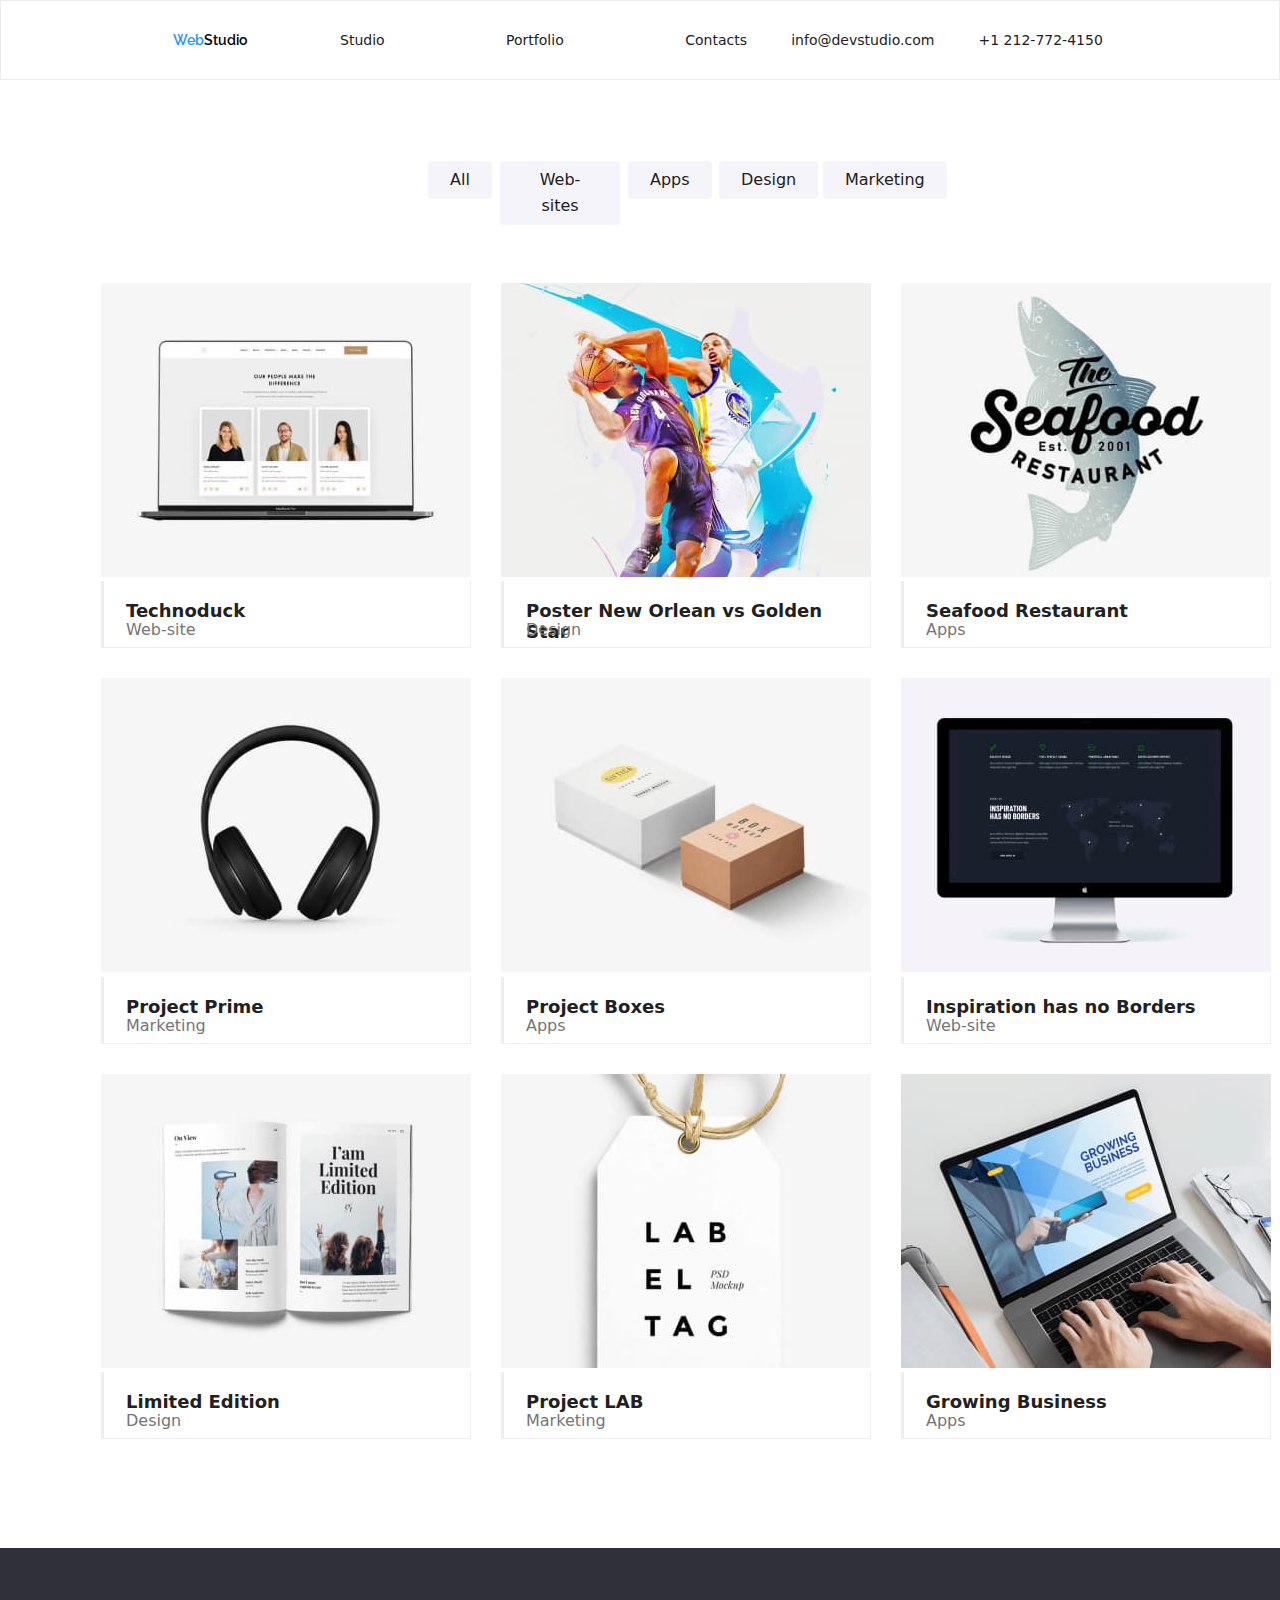
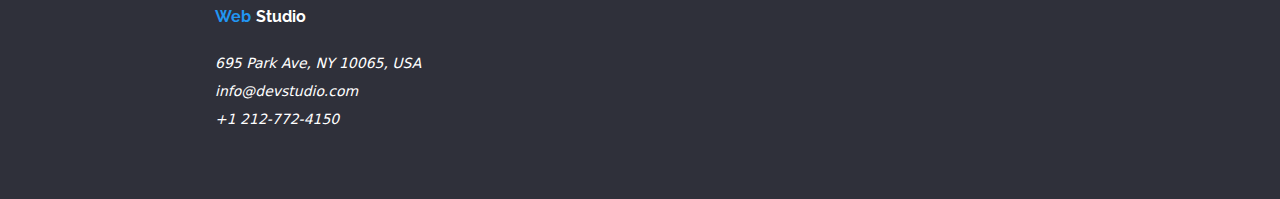
==== commit 5f81071a: "add footer layout second page" ====
--- a/portfolio.html
+++ b/portfolio.html
@@ -71,72 +71,84 @@
 <!--images section-->
      <section class="image-section">
        <ul class="image-class">
-        <li>
+        <li class="card1">
             <img src="./images/img1.jpg" alt="Technoduck" width="370" height="294" />
-        
+            <div class="textcard">
             <h3 class="image-text">Technoduck</h3>
             <p class="description-text">Web-site</p>
+            </div>
         </li>
-        <li>
+        <li class="card2">
             <img src="./images/img2.jpg" alt="Poster New Orlean" width="370" height="294" />
-        
+            <div class="textcard">
             <h3 class="image-text">Poster New Orlean vs Golden Star</h3>
             <p class="description-text">Design</p>
+            </div>
         </li>
-        <li>
+        <li class="card3">
             <img src="./images/img3.jpg" alt="Seafood restaurant" width="370" height="294" />
-        
+            <div class="textcard">
             <h3 class="image-text">Seafood Restaurant</h3>
             <p class="description-text">Apps</p>
+            </div>
         </li>
-        <li>
+        <li class="card4">
             <img src="./images/img4.jpg" alt="Project prime" width="370" height="294" />
-        
+            <div class="textcard">
             <h3 class="image-text">Project Prime</h3>
             <p class="description-text">Marketing</p>
+            </div>
         </li>
-        <li>
+        <li class="card5">
             <img src="./images/img5.jpg" alt="Project boxes" width="370" height="294" />
-        
+            <div class="textcard">
             <h3 class="image-text">Project Boxes</h3>
             <p class="description-text">Apps</p>
+            </div>
         </li>
-        <li>
+        <li class="card6">
             <img src="./images/img6.jpg" alt="Inspiration has no borders" width="370" height="294" />
-        
+            <div class="textcard">
             <h3 class="image-text">Inspiration has no Borders</h3>
             <p class="description-text">Web-site</p>
+            </div>
         </li>
-        <li>
+        <li class="card7">
             <img src="./images/img7.jpg" alt="Limited edition" width="370" height="294" />
-        
+            <div class="textcard">
             <h3 class="image-text">Limited Edition</h3>
             <p class="description-text">Design</p>
+            </div>
         </li>
-        <li>
+        <li class="card8">
             <img src="./images/img8.jpg" alt="Project lab" width="370" height="294" />
-        
+            <div class="textcard">
             <h3 class="image-text">Project LAB</h3>
             <p class="description-text">Marketing</p>
+            </div>
         </li>
-        <li>
+        <li class="card9">
             <img src="./images/img9.jpg" alt="Growing business" width="370" height="294" />
-        
+            <div class="textcard">
             <h3 class="image-text">Growing Business</h3>
             <p class="description-text">Apps</p>
+            </div>
         </li>
              </ul>
         </section>
     </main>
     <footer class="global-footer">
-        <section class="footer-section">
-            <span class="blue-text">Web</span>
-            <span class="white-text">Studio</span>
-            <address class="footer-address">
-                695 Park Ave, NY 10065, USA<br>
-                <p class="mail-text">
-                    info@devstudio.com</p>
-                <p class="tel-text">+1 212-772-4150</p>
+        <div class="footer-container">
+            <section class="footer-section">
+                <div class="web-studio2">
+                    <span class="blue-text">Web</span>
+                    <span class="white-text">Studio</span>
+                </div>
+                <address class="footer-address">
+                    <div class="foot-address">695 Park Ave, NY 10065, USA</div>
+                    <p class="mail-text">
+                        info@devstudio.com</p>
+                    <p class="tel-text">+1 212-772-4150</p>
     
             </address>
     
--- a/css/style.css
+++ b/css/style.css
@@ -471,7 +471,7 @@
 }
 .global-continer{
     display: inline-block;
-    width: 1200 px;
+    width: 1600px;
 }
 .header-container {
     display: flex;
@@ -481,6 +481,9 @@
     align-items: center;
     padding-left: 13.4375%;
     padding-right: 13.4375%;
+    border-style: solid;
+    border-width: 1px;
+    border-color: #ececec;
 }
 
 .webstudio-container {
@@ -538,7 +541,7 @@
 }
 
 .global-header {
-    background-color: #ececec;
+    background-color: #fff;
     font-family: var(--heading-font-family);
     font-size: 14px;
     font-weight: 500;
@@ -607,18 +610,19 @@
 /*--buttun section second page--*/
 .main-container {
     display: grid;
-    width: 100%;
+    width: 1200px;
     justify-content: center;
     margin-top: 94px;
     margin-bottom: 94px;
     align-items: center; 
     align-content: center;
-      
+    padding-left: 13.4375%;
+    justify-items: center;
     }
 
 .button-section ul {
     list-style-type: none;
-    display: flex;
+    display: grid;
     grid-template-columns: 64px 120px 83px 96px 121px;
     grid-column-gap: 8px;
     width: 516px;
@@ -627,13 +631,9 @@
     justify-content: center;
     flex-basis: calc((100%-40px)/5);
     flex-wrap: nowrap;
-    padding-bottom: 50px;
-      
-
 }
  .button {
-    
-    background-color: #F5F4FA;
+        background-color: #F5F4FA;
         border: none;
         color: #212121;
         text-align: center;
@@ -667,13 +667,48 @@
 
 /*--image section second page--*/
 .image-class{
-    list-style-type: none;
-    display:flex;
+    display: flex;
+    list-style-type: none;
     flex-wrap: wrap;
     align-items: center;
-    width: 100%;
-    
-}
+    width: 1200px;
+    padding-top: 56px;
+    flex-basis: calc((100%-90px)/3)
+
+           
+}
+
+.image-class li{
+       flex-basis: calc((100%-90px)/3) ;
+       margin: 15px;
+        max-width: 100%;
+        height: auto;
+}
+.image-class div{
+    border-right-style: solid;
+    border-right-width: 1px;
+    border-bottom-style: solid;
+    border-bottom-width: 1px;
+    border-left-style: solid;
+    border-letf-width: 1px;
+    border-color: #eee;
+    padding-left: 22px;
+    padding-right: 22px;
+}
+.image-class h3{
+   height:36px;
+   width: 322px;
+   justify-content: center;
+   align-content: center;
+   padding-top: 20px;
+}
+.image-class p{
+    height: 30px;
+    width: 322px;
+    padding-top: 4px;
+    padding-bottom: 20px;
+}
+
 
  .image-text {
     font-weight: 700;
@@ -694,18 +729,51 @@
 
 /*--footer second page--*/
 
+.footer-container {
+    display: flex;
+    width: 100%;
+
+}
+
+.footer-section {
+    display: bloc;
+    padding-left: 215px;
+    width: 1600px;
+    height: 251px;
+}
+
+.web-studio2 {
+    display: block;
+    padding-top: 60px;
+    padding-bottom: 28px;
+}
+
 .global-footer {
     background: #2F303A;
     text-align: left;
 
-
-}
-
- .text-whites {
+}
+
+.text-whites {
     color: white;
 }
 
- .footer-address {
+
+.blue-text {
+    color: var(--link-hover-color);
+    font-family: 'Raleway';
+    font-weight: 700;
+    font-size: 26 px;
+}
+
+.white-text {
+    color: white;
+    font-family: 'Raleway';
+    font-weight: 700;
+    font-size: 26 px;
+}
+
+.footer-address {
     font-size: 14px;
     font-weight: 400;
     letter-spacing: 3%;
@@ -713,24 +781,15 @@
     font-family: var(--heading-font-family);
 }
 
- .blue-text {
-    color: var(--link-hover-color);
-    font-family: 'Raleway';
-    font-weight: 700;
-    font-size: 26 px;
-}
-
- .white-text {
-    color: white;
-    font-family: 'Raleway';
-    font-weight: 700;
-    font-size: 26 px;
-}
-
- .mail-class {
-    color: #fff
-}
-
- .tel-text {
-    color: #fff
+.foot-address {
+    padding-bottom: 12px;
+}
+
+.mail-class {
+    color: #fff;
+}
+
+.tel-text {
+    color: #fff;
+    padding-top: 12px;
 }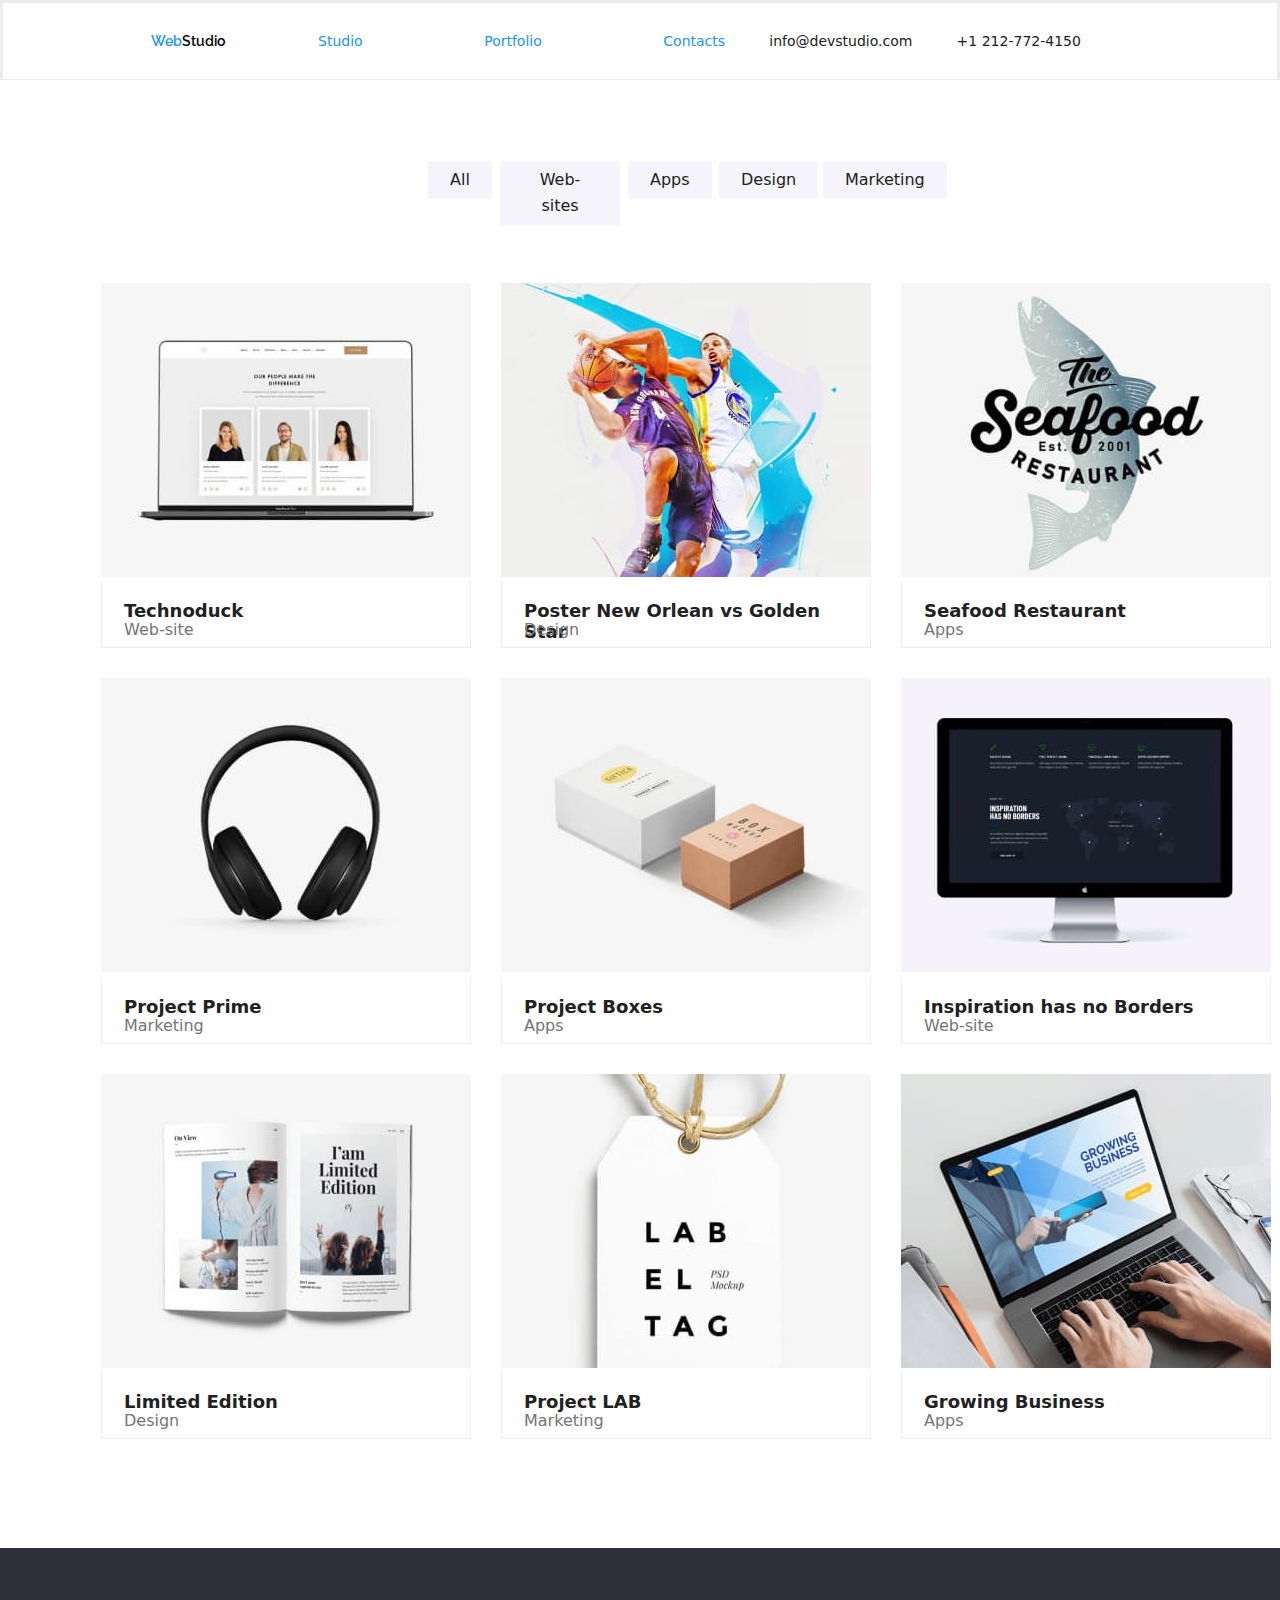
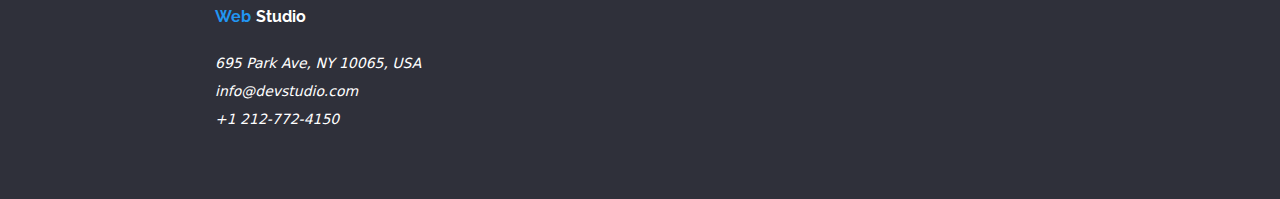
==== commit ace9563b: "hover-on-current" ====
--- a/portfolio.html
+++ b/portfolio.html
@@ -46,7 +46,7 @@
     </header>
 
 
-<main class="main-container">
+<main class="main-container2">
         <!--button section-->
        <section class="button-section">
         <ul class="button-class">
--- a/css/style.css
+++ b/css/style.css
@@ -24,8 +24,7 @@
 }
 
 .global-continer{
-    display: inline-block;
-        width: 1200 px;
+     width: 1600px;
 }
 /**--Header container--*/
 
@@ -35,14 +34,13 @@
     width: 100%;
     height: 80px;
     align-items: center;
-    padding-left: 13.4375%;
-    padding-right: 13.4375%;
-}  
+        }  
 .webstudio-container {
     display: flex;
     width: 100%;
     flex-direction: row;
     justify-content: space-between;
+    padding-left: 13.4375%;
 }
 
        
@@ -62,7 +60,7 @@
 }
 .main-navigation ul {
     display: flex;
-      justify-content: space-between;
+    justify-content: space-between;
     align-content: center;
 }
 
@@ -89,32 +87,31 @@
         .text-white {
             color: #000000;
         }
+
+   
     
 .global-header {
     background-color: #ececec;
     font-family: var(--heading-font-family);
     font-size: 14px;
     font-weight: 500;
- }
+}
+
+
+/*--Link section first page--*/
+
+ .nav-link {
+    list-style-type: none;
+    color: #212121;
+    text-decoration: none;
+    
+}
  .current {
-    color: var(--link-hover-color);
- }
-
-
-
-/*--Link section first page--*/
-
- .list-class {
-    list-style-type: none;
-    color: #212121;
-    
-}
+       color: var(--link-hover-color);
+   }
 
  a:link,
- a:visited {
-    color: rgba(33, 33, 33, 1);
-    text-decoration: none;
-}
+ 
  a:hover {
     color: var(--link-hover-color);
 }
@@ -122,20 +119,20 @@
     color: var(--link-hover-color);
 }
 
- .list-class { 
+ .nav-link { 
     cursor:poiter;
 }
+
 
 /*--Contact first page--*/
  .contact {
     list-style-type: none;
+    color: #212121;
+    text-decoration: none;
     }
 
 .contact a:link,
-.contact a:visited{
-    color:#212121;
-    text-decoration: none;
-}
+
  .contact a:hover {
     color: var(--link-hover-color);
     
@@ -143,9 +140,12 @@
 .contact a:focus {
     color:var(--link-hover-color);
 }
- .contact a:active {
-    color: var(--link-hover-color);
-}
+.contact a:active {
+    color: var(--link-hover-color);
+}
+
+
+
 
 /*--first section first page--*/
 
@@ -155,16 +155,17 @@
     
 }
 .first-section-container {
+    display:inline-block;
+    width: 1600px;
     margin: 0%;
     padding: 200px 452px 280px 452px;
-    width: 100%;
-    height: 600px;
+    
+    
 }
 .head-text{
     width: 646px;
-    margin-top: 0;
-    padding-bottom: 30px;
-}
+    padding-bottom: 30px; 
+   }
 .first-section .head-text {
     font-weight: 900;
     font-size: 44px;
@@ -204,18 +205,20 @@
 .second-section-container{
     display:flex;
     width: 100%;
+    justify-content: center;
 }
 .text-list {
-    width:1170px;
+    max-width: 1600px;
     height: 101px;
     padding-top: 94px;
-    padding-right: 215px;
-    padding-left: 215px;
+    
 }
 
 .second-section {
     background: #fff;
     list-style-type: none;
+    margin-bottom: 94px;
+    
 }
 
 .htwo-text {
@@ -231,7 +234,7 @@
     font-family: var(--heading-font-family);
     padding-left: 15px;
     padding-right: 15px;
-    
+     
     
 }
  .text-list {
@@ -242,7 +245,7 @@
 .ptwo-text{
     width: 270px;
     height: 75px;
-    padding-top: 6px;
+    margin-top: 6px;
     padding-left: 15px;
     padding-right: 15px;
 }
@@ -264,10 +267,8 @@
 .hthree-text {
     display: flex;
     justify-content: center;
-    padding-top: 94px;
-    padding-left: 486px;
-    padding-right: 486px;
-   
+    margin-top: 94px;
+      
 }
 .section-three {
     background-color: #fff;
@@ -276,14 +277,14 @@
     list-style-type: none;
     display:flex;
     justify-content: center;
-    padding-top: 50px;
-    max-width: 100%;
-    height:auto;
+    margin-top: 50px;
+    max-width: 1600px;
+
 }
 .image-whatwedo li {  
     padding-left: 15px;
     padding-right: 15px;
-    padding-bottom: 94px;
+    margin-bottom: 94px;
 }
 
  .hthree-text {
@@ -479,11 +480,10 @@
     width: 100%;
     height: 80px;
     align-items: center;
-    padding-left: 13.4375%;
+    border-style: solid;
+    border-bottom-width: 1px;
+    border-color: #ececec;
     padding-right: 13.4375%;
-    border-style: solid;
-    border-width: 1px;
-    border-color: #ececec;
 }
 
 .webstudio-container {
@@ -547,27 +547,25 @@
     font-weight: 500;
 }
 
+
+
+
+
+/*--Link section second page--*/
+
+.nav-link {
+    list-style-type: none;
+    color: #212121;
+    text-decoration: none;
+
+}
+
 .current {
     color: var(--link-hover-color);
 }
 
 
-
-/*--Link section second page--*/
-
-.list-class {
-    list-style-type: none;
-    color: #212121;
-
-}
-
-
 a:link,
-a:visited {
-    color: rgba(33, 33, 33, 1);
-    text-decoration: none;
-}
-
 a:hover {
     color: var(--link-hover-color);
 }
@@ -576,7 +574,7 @@
     color: var(--link-hover-color);
 }
 
-.list-class {
+.nav-link {
     cursor: poiter;
 }
 
@@ -608,7 +606,7 @@
 
 
 /*--buttun section second page--*/
-.main-container {
+.main-container2 {
     display: grid;
     width: 1200px;
     justify-content: center;
@@ -685,12 +683,13 @@
         height: auto;
 }
 .image-class div{
+    border-top-style:none;
     border-right-style: solid;
     border-right-width: 1px;
     border-bottom-style: solid;
     border-bottom-width: 1px;
     border-left-style: solid;
-    border-letf-width: 1px;
+    border-left-width: 1px;
     border-color: #eee;
     padding-left: 22px;
     padding-right: 22px;
@@ -792,4 +791,4 @@
 .tel-text {
     color: #fff;
     padding-top: 12px;
-}+}
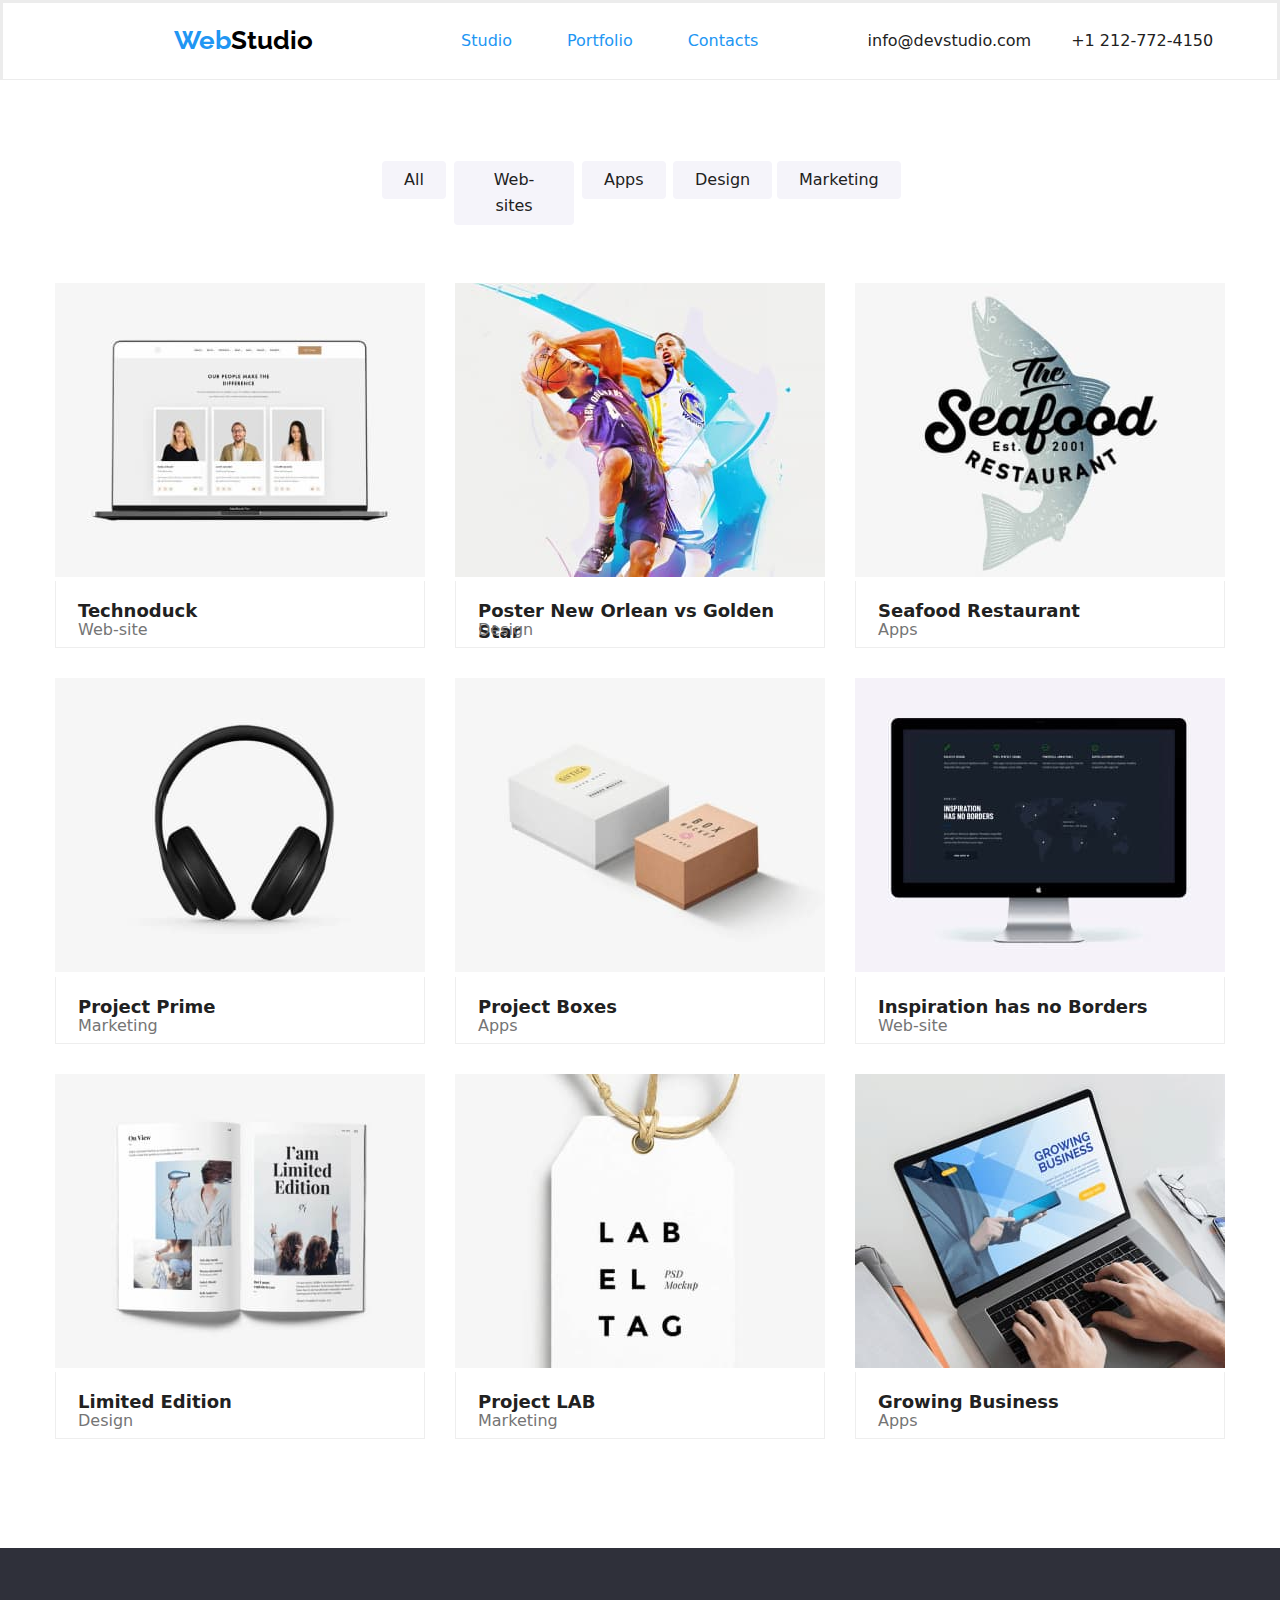
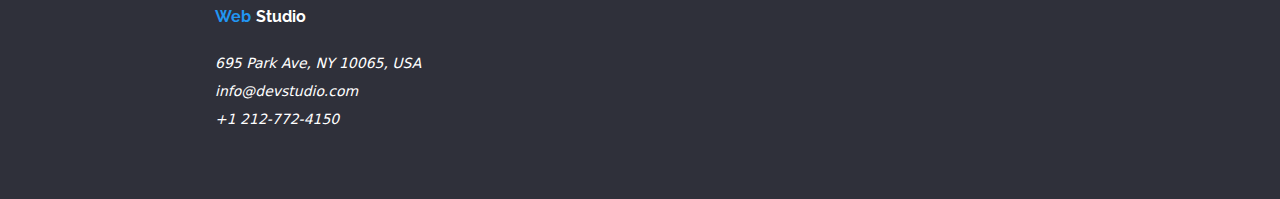
==== commit d61551c8: "remove-padding-right" ====
--- a/portfolio.html
+++ b/portfolio.html
@@ -17,14 +17,14 @@
 
 <body>
  <div class="global-container">
-        <header class="global-header">
+        <header>
         <div class="header-container">
                 <div class="webstudio-container">
                    <a class="link-class" href="./webstudio.html" >
                    <span class="text-blue">Web</span>
                    <span class="text-white">Studio</span></a>
                 </div>
-          <div class="navigation-container">
+          <div class="navigation-container2">
             <nav class="main-navigation">
             <ul class="list-class">
                 <li><a href="./index.html" class="nav-link">Studio</a></li>
@@ -46,7 +46,7 @@
     </header>
 
 
-<main class="main-container2">
+<main class="main-container-second">
         <!--button section-->
        <section class="button-section">
         <ul class="button-class">
--- a/css/style.css
+++ b/css/style.css
@@ -31,38 +31,36 @@
 .header-container {
     display: flex;
     flex-direction: row;
-    width: 100%;
+    max-width: 100%;
     height: 80px;
     align-items: center;
-        }  
+      }  
+
 .webstudio-container {
     display: flex;
     width: 100%;
     flex-direction: row;
     justify-content: space-between;
     padding-left: 13.4375%;
+    
 }
 
        
 .link-class {
     display: flex;
     width: 100%;
-    
+        
 }
 
 .navigation-container ul{
     display: flex;
     width: 500px;
-    justify-content: space-arround;
+    justify-content: flex-start;
     flex-direction: row;
     align-content: center;
     padding-left: 93px;
 }
-.main-navigation ul {
-    display: flex;
-    justify-content: space-between;
-    align-content: center;
-}
+
 
 .contact-container ul {
     display: flex;
@@ -82,10 +80,12 @@
 }
     .text-blue {
             color: var(--link-hover-color);
+            font-size: 26px;
         }
     
         .text-white {
             color: #000000;
+            font-size: 26px;
         }
 
    
@@ -477,67 +477,63 @@
 .header-container {
     display: flex;
     flex-direction: row;
-    width: 100%;
+    max-width: 100%;
     height: 80px;
     align-items: center;
     border-style: solid;
     border-bottom-width: 1px;
     border-color: #ececec;
-    padding-right: 13.4375%;
+    flex-wrap: nowrap;
+    
 }
 
 .webstudio-container {
     display: flex;
-    width: 100%;
+    max-width:min-content;
     flex-direction: row;
     justify-content: space-between;
-}
-
-
-.link-class {
-    display: flex;
-    width: 100%;
-
-}
-
-.navigation-container ul{
+    }
+
+
+
+.navigation-container2 ul{
     display: flex;
     width: 500px;
-    justify-content: space-arround;
+    justify-content: space-evenly;
     flex-direction: row;
     align-content: center;
     padding-left: 93px;
-}
-
-.main-navigation ul {
-    display: flex;
-    justify-content: space-between;
+    
+}
+
+
+.contact-container ul{
+    display: flex;
+    justify-content: flex-end;
     align-content: center;
-}
-
-.contact-container ul {
-    display: flex;
-    justify-content: space-evenly;
-    width: 400px;
-    align-content: center;
-
-}
-
-
+    
+}
+.tel-class{
+        padding-left: 40px;
+}
 
 .link-class {
     font-family: 'Raleway', sans-serif;
-    font-weight: 600;
+    font-weight: 700;
     font-size: 26 px;
     text-decoration: none;
 }
 
 .text-blue {
     color: var(--link-hover-color);
+    font-weight: 700;
+    font-size: 26px;
 }
 
 .text-white {
     color: #000000;
+    font-weight: 700;
+    font-size: 26px;
 }
 
 .global-header {
@@ -606,15 +602,14 @@
 
 
 /*--buttun section second page--*/
-.main-container2 {
+.main-container-second {
     display: grid;
-    width: 1200px;
+    max-width: 1600px;
     justify-content: center;
     margin-top: 94px;
     margin-bottom: 94px;
     align-items: center; 
     align-content: center;
-    padding-left: 13.4375%;
     justify-items: center;
     }
 
